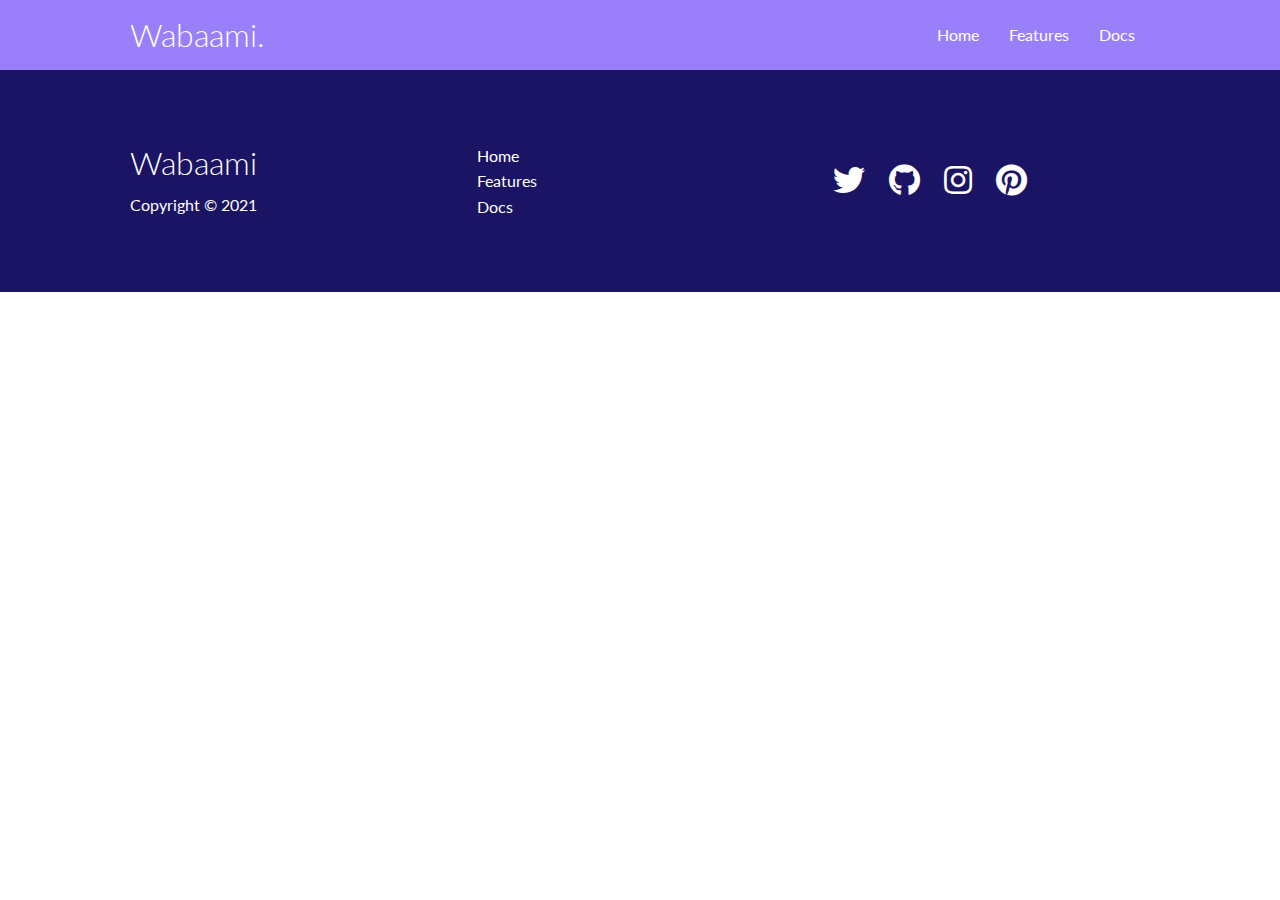
==== docs.html @ dfb36dee "styles, markup, and media queries" ====
<!DOCTYPE html>
<html lang="en">
  <head>
    <meta charset="UTF-8" />
    <meta http-equiv="X-UA-Compatible" content="IE=edge" />
    <meta name="viewport" content="width=device-width, initial-scale=1.0" />
    <link
      rel="stylesheet"
      href="https://cdnjs.cloudflare.com/ajax/libs/font-awesome/5.15.4/css/all.min.css"
      integrity="sha512-1ycn6IcaQQ40/MKBW2W4Rhis/DbILU74C1vSrLJxCq57o941Ym01SwNsOMqvEBFlcgUa6xLiPY/NS5R+E6ztJQ=="
      crossorigin="anonymous"
      referrerpolicy="no-referrer"
    />
    <link rel="stylesheet" href="css/utilities.css" />
    <link rel="stylesheet" href="css/style.css" />
    <title>Wabaami | Cloud Analytics</title>
  </head>
  <body>
    <!--Navbar-->
    <div class="navbar">
      <div class="container flex">
        <h1 class="logo">Wabaami.</h1>
        <nav>
          <ul>
            <li><a href="index.html">Home</a></li>
            <li><a href="features.html">Features</a></li>
            <li><a href="docs.html">Docs</a></li>
          </ul>
        </nav>
      </div>
    </div>

    <!--Footer-->
    <footer class="footer bg-dark py-5">
      <div class="container grid grid-3">
        <div>
          <h1>Wabaami</h1>
          <p>Copyright &copy; 2021</p>
        </div>
        <nav>
          <ul>
            <li><a href="index.html">Home</a></li>
            <li><a href="features.html">Features</a></li>
            <li><a href="docs.html">Docs</a></li>
          </ul>
        </nav>
        <div class="social">
          <a href="#"><i class="fab fa-twitter fa-2x"></i></a>
          <a href="#"><i class="fab fa-github fa-2x"></i></a>
          <a href="#"><i class="fab fa-instagram fa-2x"></i></a>
          <a href="#"><i class="fab fa-pinterest fa-2x"></i></a>
        </div>
      </div>
    </footer>
  </body>
</html>
---- css/utilities.css ----
/* Utilities */
.container {
  max-width: 1100px;
  margin: 0 auto;
  overflow: auto;
  padding: 0 40px;
}

.flex {
  display: flex;
  justify-content: center;
  align-items: center;
  height: 100%;
}

.grid {
  display: grid;
  grid-template-columns: repeat(2, 1fr);
  gap: 20px;
  justify-content: center;
  align-items: center;
  height: 100%;
}

.grid-3 {
  grid-template-columns: repeat(3, 1fr);
}

.card {
  background-color: #fff;
  color: #333;
  border-radius: 10px;
  box-shadow: 0 3px 10px rgba(0, 0, 0, 0.2);
  padding: 20px;
  margin: 10px;
}

.btn {
  display: inline-block;
  padding: 10px 30px;
  cursor: pointer;
  background: var(--primary-color);
  color: #fff;
  border: none;
  border-radius: 5px;
}

.btn-outline {
  background-color: transparent;
  border: 1px #fff solid;
}

.btn:hover {
  transform: scale(0.98);
}

.bg-primary,
.btn-primary {
  background-color: var(--primary-color);
  color: #fff;
}

.bg-secondary,
.btn-secondary {
  background-color: var(--secondary-color);
  color: #fff;
}

.bg-dark,
.btn-dark {
  background-color: var(--dark-color);
  color: #fff;
}

.bg-light,
.btn-light {
  background-color: var(--light-color);
  color: #333;
}

.bg-primary a,
.btn-primary a,
.bg-secondary a,
.btn-secondary a,
.bg-dark a,
.btn-dark a {
  color: #fff;
}

.lead {
  font-size: 20px;
}

.sm {
  font-size: 1rem;
}

.md {
  font-size: 2rem;
}

.lg {
  font-size: 3rem;
}

.xl {
  font-size: 4rem;
}

.text-center {
  text-align: center;
}

.my-1 {
  margin: 1rem 0;
}

.my-2 {
  margin: 1.5rem 0;
}

.my-3 {
  margin: 2rem 0;
}

.my-4 {
  margin: 3rem 0;
}

.my-5 {
  margin: 4rem 0;
}

.m-1 {
  margin: 1rem;
}

.m-2 {
  margin: 1.5rem;
}

.m-3 {
  margin: 2rem;
}

.m-4 {
  margin: 3rem;
}

.m-5 {
  margin: 4rem;
}

.py-1 {
  padding: 1rem 0;
}

.py-2 {
  padding: 1.5rem 0;
}

.py-3 {
  padding: 2rem 0;
}

.py-4 {
  padding: 3rem 0;
}

.py-5 {
  padding: 4rem 0;
}

.p-1 {
  padding: 1rem;
}

.p-2 {
  padding: 1.5rem;
}

.p-3 {
  padding: 2rem;
}

.p-4 {
  padding: 3rem;
}

.p-5 {
  padding: 4rem;
}
---- css/style.css ----
@import url("https://fonts.googleapis.com/css2?family=Lato:wght@300&display=swap");

:root {
  --primary-color: #9980fa;
  --secondary-color: #5758bb;
  --dark-color: #1b1464;
  --light-color: #f4f4f4;
}

* {
  box-sizing: border-box;
  padding: 0;
  margin: 0;
}

body {
  font-family: "Lato", "sans-serif";
  color: #333;
  line-height: 1.6;
}

ul {
  list-style-type: none;
}

a {
  text-decoration: none;
  color: #333;
}

h1,
h2 {
  font-weight: 300;
  line-height: 1.2;
  margin: 10px 0;
}

p {
  margin: 10px 0;
}

img {
  width: 100%;
}
/* Navbar */
.navbar {
  background-color: var(--primary-color);
  color: #fff;
  height: 70px;
}

.navbar ul {
  display: flex;
}

.navbar a {
  color: #fff;
  padding: 10px;
  margin: 0 5px;
}

.navbar a:hover {
  border-bottom: 2px #fff solid;
}

.navbar .flex {
  justify-content: space-between;
}
/* Showcase */
.showcase {
  height: 400px;
  background-color: var(--primary-color);
  color: #fff;
  position: relative;
}

.showcase h1 {
  font-size: 40px;
}

.showcase p {
  margin: 20px 0;
}

.showcase .grid {
  grid-template-columns: 55% 45%;
  gap: 30px;
  overflow: visible;
}

.showcase-form {
  position: relative;
  top: 60px;
  height: 350px;
  width: 400px;
  padding: 40px;
  z-index: 100;
  justify-self: flex-end;
}

.showcase-form .form-control {
  margin: 30px 0;
}

.showcase-form input[type="text"],
.showcase-form input[type="email"] {
  border: 0;
  border-bottom: 1px solid #b4becb;
  width: 100%;
  padding: 3px;
  font-size: 16px;
}

.showcase-form input:focus {
  outline: none;
}

.showcase::before,
.showcase::after {
  content: "";
  position: absolute;
  height: 100px;
  bottom: -70px;
  right: 0;
  left: 0;
  background: #fff;
  transform: skewY(-4deg);
  -webkit-transform: skewY(-4deg);
  -moz-transform: skewY(-4deg);
  -ms-transform: skewY(-4deg);
}

/* Stats */
.stats {
  padding-top: 100px;
}

.stats-heading {
  max-width: 500px;
  margin: auto;
}

.stats .grid h3 {
  font-size: 35px;
}

.stats .grid p {
  font-size: 20px;
  font-weight: bold;
}

/* CLI */
.cli .grid {
  grid-template-columns: repeat(3, 1fr);
  grid-template-rows: repeat(2, 1fr);
}

.cli .grid > *:first-child {
  grid-column: 1 / span 2;
  grid-row: 1 / span 2;
}

.cli-img {
  width: 90%;
}

/* Cloud */
.cloud .grid {
  grid-template-columns: 4fr 3fr;
}

/* Languages */
.languages .flex {
  flex-wrap: wrap;
}
.languages .card {
  text-align: center;
  margin: 18px 10px 40px;
  transition: transform 0.2s ease-in;
}

.languages .card h4 {
  font-size: 20px;
  margin-bottom: 10px;
}

.languages .card:hover {
  transform: translateY(-15px);
}

/* Footer*/
.footer .social a {
  margin: 0 10px;
}

/* Tablets and under */
@media (max-width: 870px) {
  .grid,
  .showcase .grid,
  .stats .grid,
  .cli .grid,
  .cloud .grid,
  .features-main .grid,
  .docs-main .grid {
    grid-template-columns: 1fr;
    grid-template-rows: 1fr;
  }

  .showcase {
    height: auto;
  }

  .showcase-text {
    text-align: center;
    margin-top: 40px;
    animation: slideInFromTop 1s ease-in;
  }

  .showcase-form {
    justify-self: center;
    margin: auto;
    animation: slideInFromBottom 1s ease-in;
  }

  .cli-img {
    width: 100%;
  }

  .cli .grid > *:first-child {
    grid-column: 1;
    grid-row: 1;
  }

  .features-head,
  .features-sub-head,
  .docs-head {
    text-align: center;
  }

  .features-head img,
  .features-sub-head img,
  .docs-head img {
    justify-self: center;
  }

  .features-main .grid > *:first-child,
  .features-main .grid > *:nth-child(2) {
    grid-column: 1;
  }
}

/* Mobile */
@media (max-width: 500px) {
  .navbar {
    height: 110px;
  }

  .navbar .flex {
    flex-direction: column;
  }

  .navbar ul {
    padding: 10px;
    background-color: rgba(0, 0, 0, 0.1);
  }

  .showcase-form {
    width: 300px;
  }
}
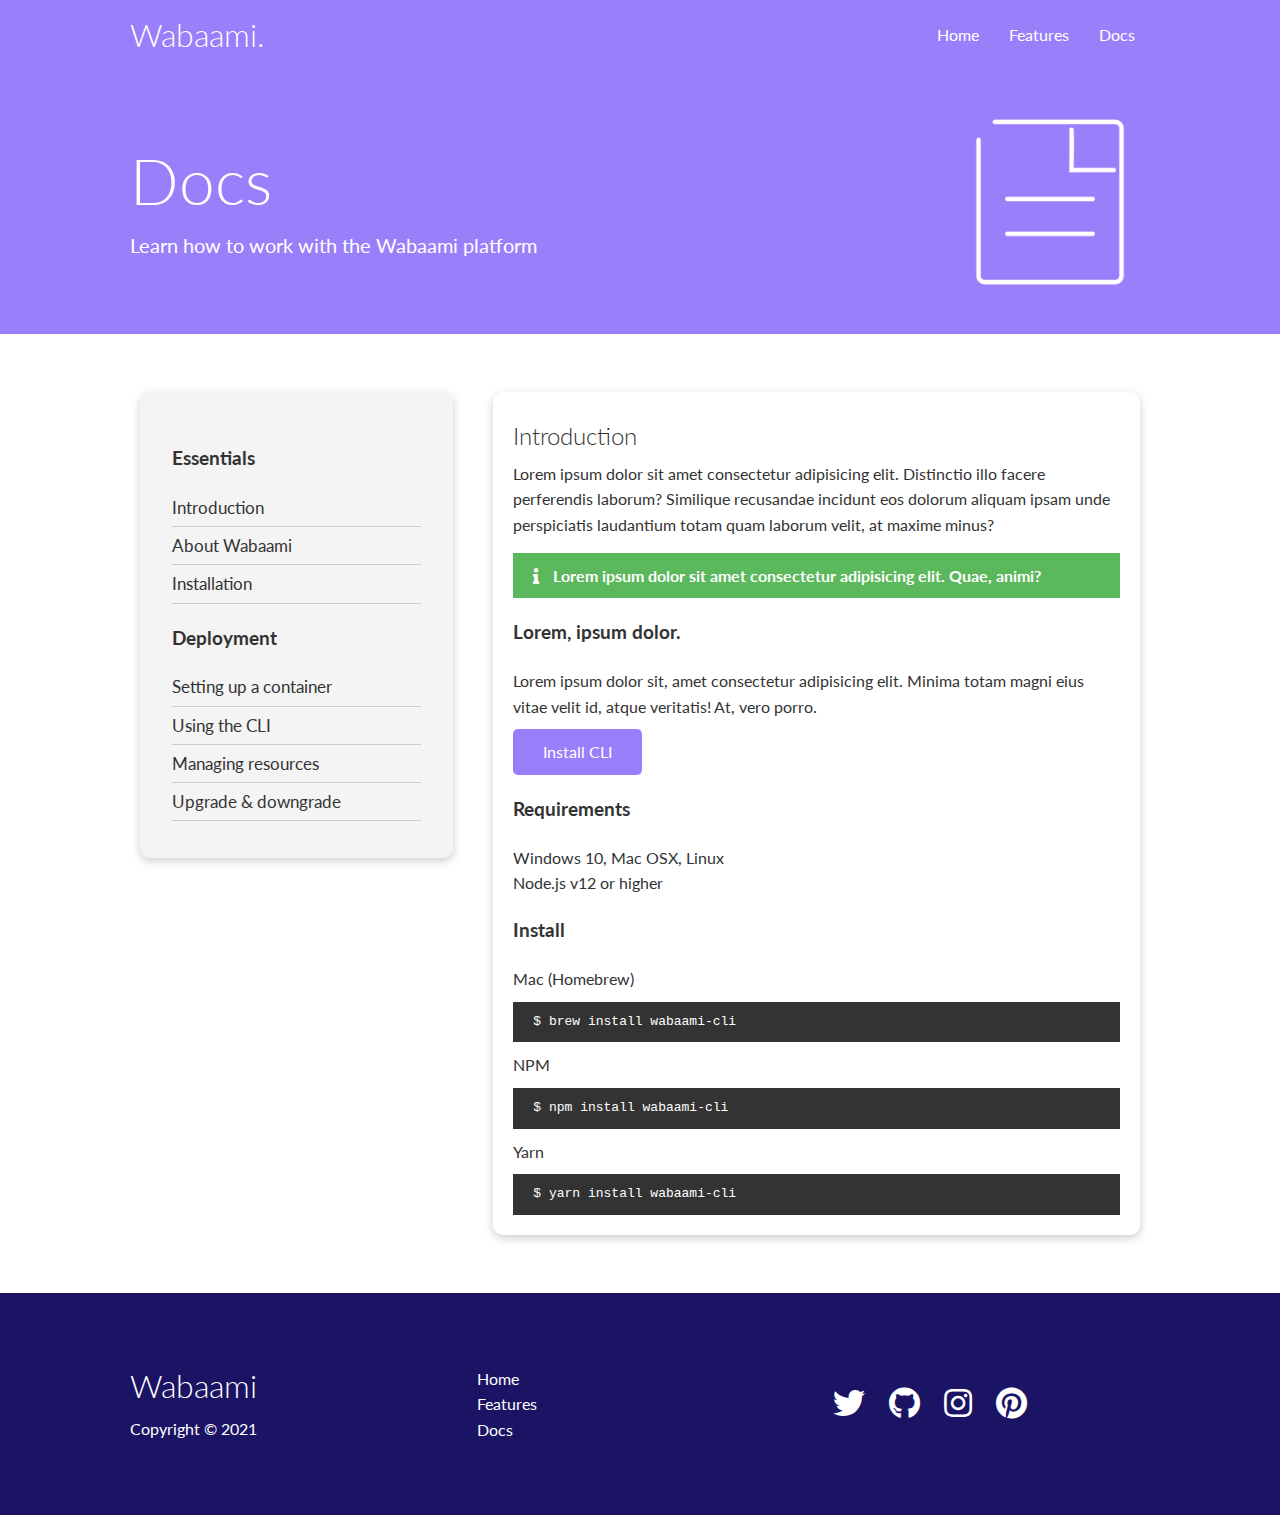
==== commit b41c8a2a: "finish styling and docs/feature markup" ====
--- a/docs.html
+++ b/docs.html
@@ -30,6 +30,78 @@
       </div>
     </div>
 
+    <!--Head-->
+    <section class="docs-head bg-primary py-3">
+      <div class="container grid">
+        <div>
+          <h1 class="xl">Docs</h1>
+          <p class="lead">Learn how to work with the Wabaami platform</p>
+        </div>
+        <img src="images/docs.png" alt="" />
+      </div>
+    </section>
+
+    <!-- Docs main -->
+    <section class="docs-main my-4">
+      <div class="container grid">
+        <div class="card bg-light p-3">
+          <h3 class="my-2">Essentials</h3>
+          <nav>
+            <ul>
+              <li><a class="text-primary" href="#">Introduction</a></li>
+              <li><a href="#">About Wabaami</a></li>
+              <li><a href="#">Installation</a></li>
+            </ul>
+          </nav>
+
+          <h3 class="my-2">Deployment</h3>
+          <nav>
+            <ul>
+              <li><a href="#">Setting up a container</a></li>
+              <li><a href="#">Using the CLI</a></li>
+              <li><a href="#">Managing resources</a></li>
+              <li><a href="#">Upgrade & downgrade</a></li>
+            </ul>
+          </nav>
+        </div>
+        <div class="card">
+          <h2>Introduction</h2>
+          <p>
+            Lorem ipsum dolor sit amet consectetur adipisicing elit. Distinctio
+            illo facere perferendis laborum? Similique recusandae incidunt eos
+            dolorum aliquam ipsam unde perspiciatis laudantium totam quam
+            laborum velit, at maxime minus?
+          </p>
+
+          <div class="alert alert-success">
+            <i class="fas fa-info"></i> Lorem ipsum dolor sit amet consectetur
+            adipisicing elit. Quae, animi?
+          </div>
+
+          <h3>Lorem, ipsum dolor.</h3>
+          <p>
+            Lorem ipsum dolor sit, amet consectetur adipisicing elit. Minima
+            totam magni eius vitae velit id, atque veritatis! At, vero porro.
+          </p>
+          <a href="#" class="btn btn-primary">Install CLI</a>
+
+          <h3>Requirements</h3>
+          <ul>
+            <li>Windows 10, Mac OSX, Linux</li>
+            <li>Node.js v12 or higher</li>
+          </ul>
+
+          <h3>Install</h3>
+          <p>Mac (Homebrew)</p>
+          <pre><code>$ brew install wabaami-cli</code></pre>
+          <p>NPM</p>
+          <pre><code>$ npm install wabaami-cli</code></pre>
+          <p>Yarn</p>
+          <pre><code>$ yarn install wabaami-cli</code></pre>
+        </div>
+      </div>
+    </section>
+
     <!--Footer-->
     <footer class="footer bg-dark py-5">
       <div class="container grid grid-3">
--- a/css/utilities.css
+++ b/css/utilities.css
@@ -190,3 +190,24 @@
 .p-5 {
   padding: 4rem;
 }
+
+.alert {
+  background-color: var(--light-color);
+  padding: 10px 20px;
+  font-weight: bold;
+  margin: 15px 0;
+}
+
+.alert i {
+  margin-right: 10px;
+}
+
+.alert-success {
+  background-color: var(--success-color);
+  color: #fff;
+}
+
+.alert-error {
+  background-color: var(--error-color);
+  color: #fff;
+}
--- a/css/style.css
+++ b/css/style.css
@@ -5,6 +5,8 @@
   --secondary-color: #5758bb;
   --dark-color: #1b1464;
   --light-color: #f4f4f4;
+  --success-color: #5cb85c;
+  --error-color: #d9534f;
 }
 
 * {
@@ -41,6 +43,18 @@
 
 img {
   width: 100%;
+}
+
+code,
+pre {
+  background: #333;
+  color: #fff;
+  padding: 10px;
+}
+
+.hidden {
+  visibility: hidden;
+  height: 0;
 }
 /* Navbar */
 .navbar {
@@ -86,6 +100,10 @@
   grid-template-columns: 55% 45%;
   gap: 30px;
   overflow: visible;
+}
+
+.showcase-text {
+  animation: slideInFromLeft 1s ease-in;
 }
 
 .showcase-form {
@@ -96,6 +114,7 @@
   padding: 40px;
   z-index: 100;
   justify-self: flex-end;
+  animation: slideInFromRight 1s ease-in;
 }
 
 .showcase-form .form-control {
@@ -133,6 +152,7 @@
 /* Stats */
 .stats {
   padding-top: 100px;
+  animation: slideInFromBottom 1s ease-in;
 }
 
 .stats-heading {
@@ -191,6 +211,114 @@
 /* Footer*/
 .footer .social a {
   margin: 0 10px;
+}
+
+.fa-github:hover {
+  color: #000000;
+}
+
+.fa-pinterest:hover {
+  color: #c8232c;
+}
+
+.fa-instagram:hover {
+  color: #b32e87;
+}
+
+.fa-twitter:hover {
+  color: #1c9cea;
+}
+
+/* Features */
+.features-head img,
+.docs-head img {
+  width: 200px;
+  justify-self: flex-end;
+}
+
+.features-sub-head img {
+  width: 300px;
+  justify-self: flex-end;
+}
+
+.features-main .card > i {
+  margin-right: 20px;
+}
+
+.features-main .grid {
+  padding: 30px;
+  grid-template-columns: repeat(3, 1fr);
+  grid-template-rows: repeat(3, 1fr);
+}
+
+.features-main .grid > *:first-child {
+  grid-column: 1 / span 3;
+  grid-row: 1 / span 3;
+}
+.features-main .grid > *:nth-child(2) {
+  grid-column: 1 / span 2;
+}
+
+/* Docs */
+.docs-main h3 {
+  margin: 20px 0;
+}
+
+.docs-main .grid {
+  grid-template-columns: 1fr 2fr;
+  align-items: flex-start;
+}
+
+.docs-main nav li {
+  font-size: 17px;
+  padding-bottom: 5px;
+  margin-bottom: 5px;
+  border-bottom: 1px #ccc solid;
+}
+
+.docs-main a:hover {
+  font-weight: bold;
+}
+
+/* Animations */
+@keyframes slideInFromLeft {
+  0% {
+    transform: translateX(-100%);
+  }
+
+  100% {
+    transform: translateX(0);
+  }
+}
+
+@keyframes slideInFromRight {
+  0% {
+    transform: translateX(100%);
+  }
+
+  100% {
+    transform: translateX(0);
+  }
+}
+
+@keyframes slideInFromTop {
+  0% {
+    transform: translateY(-100%);
+  }
+
+  100% {
+    transform: translateX(0);
+  }
+}
+
+@keyframes slideInFromBottom {
+  0% {
+    transform: translateY(100%);
+  }
+
+  100% {
+    transform: translateX(0);
+  }
 }
 
 /* Tablets and under */
